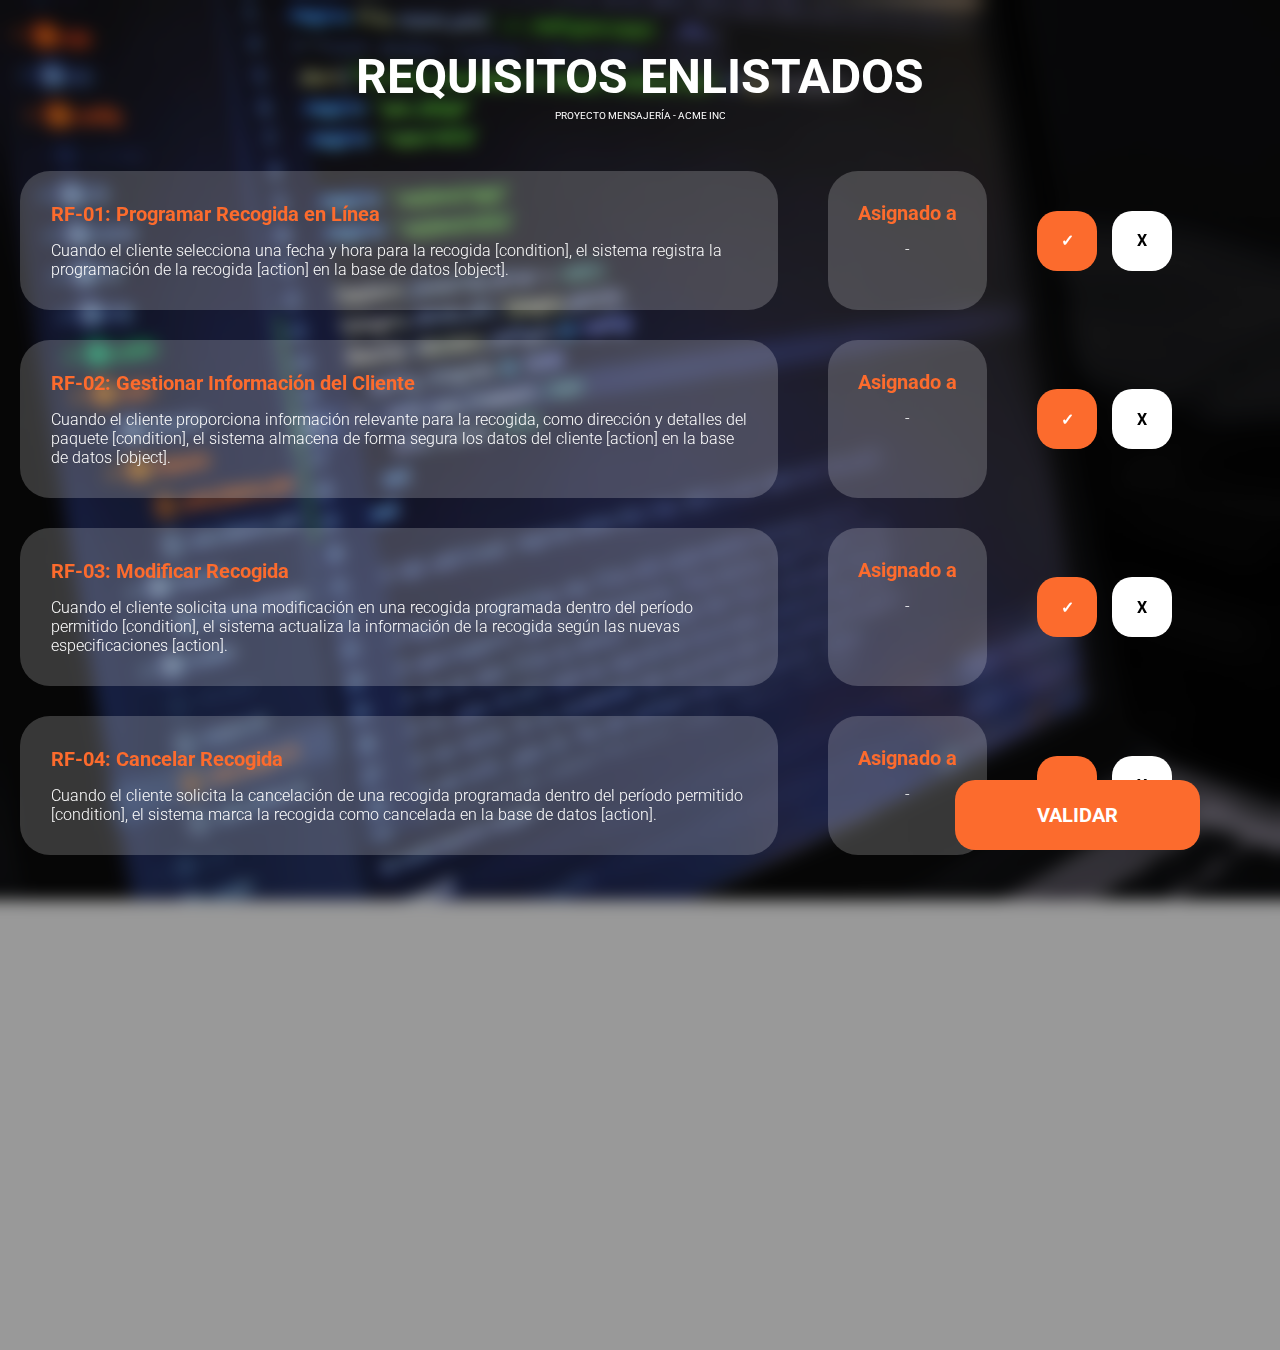
==== Página validación/vistaRequisitos.html @ 9609c1d0 "initial-validation-page" ====
<!DOCTYPE html>
<html lang="en">
  <head>
    <meta charset="UTF-8" />
    <meta name="viewport" content="width=device-width, initial-scale=1.0" />
    <link rel="stylesheet" href="vistaRequisitos.css" />
    <title>Vista requisitos</title>
  </head>
  <body>
    <div class="container">
      <h1 class="title">requisitos enlistados</h1>
      <p class="title-subtitle">Proyecto mensajería - Acme Inc</p>

      <div class="reqs-container">
        <div class="general-req-containers">
          <div class="req-container">
            <div class="req-text-container">
              <p class="title-req">RF-01: Programar Recogida en Línea</p>
              <p class="description-req">
                Cuando el cliente selecciona una fecha y hora para la recogida
                [condition], el sistema registra la programación de la recogida
                [action] en la base de datos [object].
              </p>
            </div>
          </div>

          <div class="container-asignation">
            <p class="title-req">Asignado a</p>
            <p class="description-req">-</p>
          </div>

          <div class="ckeck-buttons">
            <button class="btn btn-check">✓</button
            ><button class="btn btn-cancel">X</button>
          </div>
        </div>

        <div class="general-req-containers">
          <div class="req-container">
            <div class="req-text-container">
              <p class="title-req">RF-02: Gestionar Información del Cliente</p>
              <p class="description-req">
                Cuando el cliente proporciona información relevante para la
                recogida, como dirección y detalles del paquete [condition], el
                sistema almacena de forma segura los datos del cliente [action]
                en la base de datos [object].
              </p>
            </div>
          </div>

          <div class="container-asignation">
            <p class="title-req">Asignado a</p>
            <p class="description-req">-</p>
          </div>

          <div class="ckeck-buttons">
            <button class="btn btn-check">✓</button
            ><button class="btn btn-cancel">X</button>
          </div>
        </div>

        <div class="general-req-containers">
          <div class="req-container">
            <div class="req-text-container">
              <p class="title-req">RF-03: Modificar Recogida</p>
              <p class="description-req">
                Cuando el cliente solicita una modificación en una recogida
                programada dentro del período permitido [condition], el sistema
                actualiza la información de la recogida según las nuevas
                especificaciones [action].
              </p>
            </div>
          </div>

          <div class="container-asignation">
            <p class="title-req">Asignado a</p>
            <p class="description-req">-</p>
          </div>

          <div class="ckeck-buttons">
            <button class="btn btn-check">✓</button
            ><button class="btn btn-cancel">X</button>
          </div>
        </div>

        <div class="general-req-containers">
          <div class="req-container">
            <div class="req-text-container">
              <p class="title-req">RF-04: Cancelar Recogida</p>
              <p class="description-req">
                Cuando el cliente solicita la cancelación de una recogida
                programada dentro del período permitido [condition], el sistema
                marca la recogida como cancelada en la base de datos [action].
              </p>
            </div>
          </div>

          <div class="container-asignation">
            <p class="title-req">Asignado a</p>
            <p class="description-req">-</p>
          </div>

          <div class="ckeck-buttons">
            <button class="btn btn-check">✓</button
            ><button class="btn btn-cancel">X</button>
          </div>
        </div>
      </div>
    </div>
    <button class="btn-validacion">Validar</button>
  </body>
</html>
---- Página validación/vistaRequisitos.css ----
@import url("https://fonts.googleapis.com/css2?family=Roboto:ital,wght@0,100;0,400;0,700;1,400&display=swap");

* {
  margin: 0;
  padding: 0;
  box-sizing: border-box;
  font-family: "roboto";
}

:root {
  --white: #fff;
  --orange: #fc6b2d;
}

body {
  height: 100vh;
  width: 100vw;
  overflow-x: hidden;
  background-image: url(background.jpg);
  background-repeat: no-repeat;
  background-attachment: fixed;
  background-size: cover;
  background-position: center;
}

.container {
  position: relative;
  width: 100%;
  height: 150vh;
  background-color: rgba(0, 0, 0, 0.4);
  backdrop-filter: blur(8px);
  z-index: 0;
}

.title {
  text-transform: uppercase;
  padding-top: 1em;
  font-weight: bold;
  font-size: 3em;
  color: var(--white);
  text-align: center;
}

.title-subtitle {
  text-transform: uppercase;
  /* font-weight: 300; */
  padding-top: 5px;
  font-size: 10px;
  color: var(--white);
  text-align: center;
}

.reqs-container {
  position: absolute;
  width: 90%;
  margin-left: 20px;
  margin-top: 50px;
  display: flex;
  flex-direction: column;
  gap: 30px;
}

.general-req-containers {
  display: flex;
  gap: 50px;
}

.req-container {
  position: relative;
  padding: 1px;
  width: 820px;
  border-radius: 30px;
  background-color: rgba(255, 255, 255, 0.2);
  box-sizing: content-box;
}

.container-asignation {
  position: relative;
  display: flex;
  flex-direction: column;
  gap: 15px;
  padding-top: 30px;
  border-radius: 30px;
  width: 172px;
  box-sizing: content-box;
  text-align: center;
  background-color: rgba(255, 255, 255, 0.2);
}

.req-text-container {
  margin: 30px;
  display: flex;
  flex-direction: column;
  gap: 15px;
}

.title-req {
  font-weight: bold;
  color: var(--orange);
  font-size: 20px;
}

.description-req {
  font-size: 16px;
  font-weight: 300;
  color: var(--white);
}

.ckeck-buttons {
  display: flex;
  align-items: center;
  gap: 15px;
}

.btn {
  width: 60px;
  height: 60px;
  border-radius: 20px;
  border-style: none;
  font-weight: bold;
  font-size: 16px;
}

.btn-check {
  background-color: var(--orange);
  transition-duration: 0.3s;
  color: var(--white);
}

.btn-check:hover {
  cursor: pointer;
  transition-duration: 0.3s;
  background-color: #bb3800;
}

.btn-cancel {
  background-color: var(--white);
  transition-duration: 0.3s;
}

.btn-cancel:hover {
  cursor: pointer;
  transition-duration: 0.3s;
  color: var(--white);
  background-color: #8d8d8d;
}

.btn-validacion {
  position: fixed;
  right: 80px;
  bottom: 50px;
  width: 245px;
  height: 70px;
  text-transform: uppercase;
  font-weight: bold;
  border-style: none;
  border-radius: 20px;
  font-size: 20px;
  color: var(--white);
  transition-duration: 0.4s;
  background-color: var(--orange);
  z-index: 2;
}

.btn-validacion:hover {
  cursor: pointer;
  background-color: #bb3800;
  transition-duration: 0.4s;
}
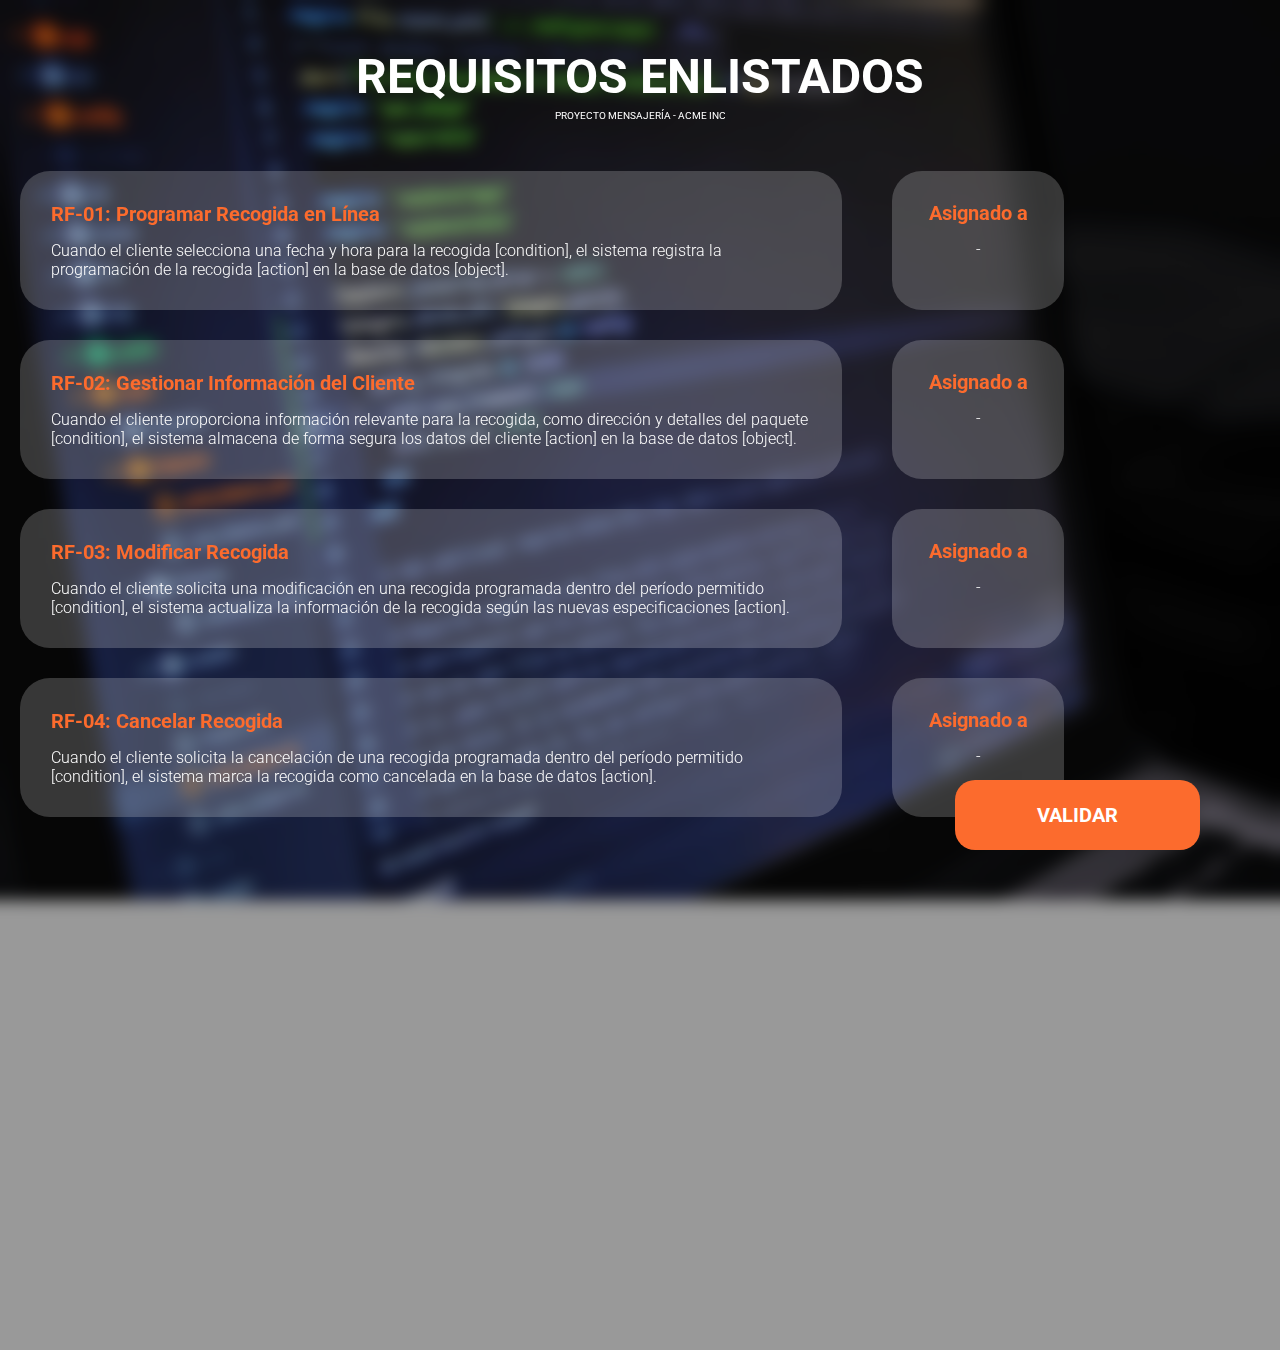
==== commit c0239d06: "Agregacion JS y modificacion css" ====
--- a/Página validación/vistaRequisitos.html
+++ b/Página validación/vistaRequisitos.html
@@ -29,7 +29,7 @@
             <p class="description-req">-</p>
           </div>
 
-          <div class="ckeck-buttons">
+          <div class="hidden ckeck-buttons">
             <button class="btn btn-check">✓</button
             ><button class="btn btn-cancel">X</button>
           </div>
@@ -53,7 +53,7 @@
             <p class="description-req">-</p>
           </div>
 
-          <div class="ckeck-buttons">
+          <div class="hidden ckeck-buttons">
             <button class="btn btn-check">✓</button
             ><button class="btn btn-cancel">X</button>
           </div>
@@ -77,7 +77,7 @@
             <p class="description-req">-</p>
           </div>
 
-          <div class="ckeck-buttons">
+          <div class="hidden ckeck-buttons">
             <button class="btn btn-check">✓</button
             ><button class="btn btn-cancel">X</button>
           </div>
@@ -100,13 +100,14 @@
             <p class="description-req">-</p>
           </div>
 
-          <div class="ckeck-buttons">
+          <div class="hidden ckeck-buttons">
             <button class="btn btn-check">✓</button
             ><button class="btn btn-cancel">X</button>
           </div>
         </div>
       </div>
     </div>
-    <button class="btn-validacion">Validar</button>
+    <button id="validar" class="btn-validacion">Validar</button>
+    <script src="script.js"></script>
   </body>
 </html>
--- a/Página validación/vistaRequisitos.css
+++ b/Página validación/vistaRequisitos.css
@@ -110,6 +110,7 @@
   display: flex;
   align-items: center;
   gap: 15px;
+  /* display: none; */
 }
 
 .btn {
@@ -167,3 +168,10 @@
   background-color: #bb3800;
   transition-duration: 0.4s;
 }
+
+.hidden {
+  display: none;
+}
+.visible {
+  display: flex;
+}